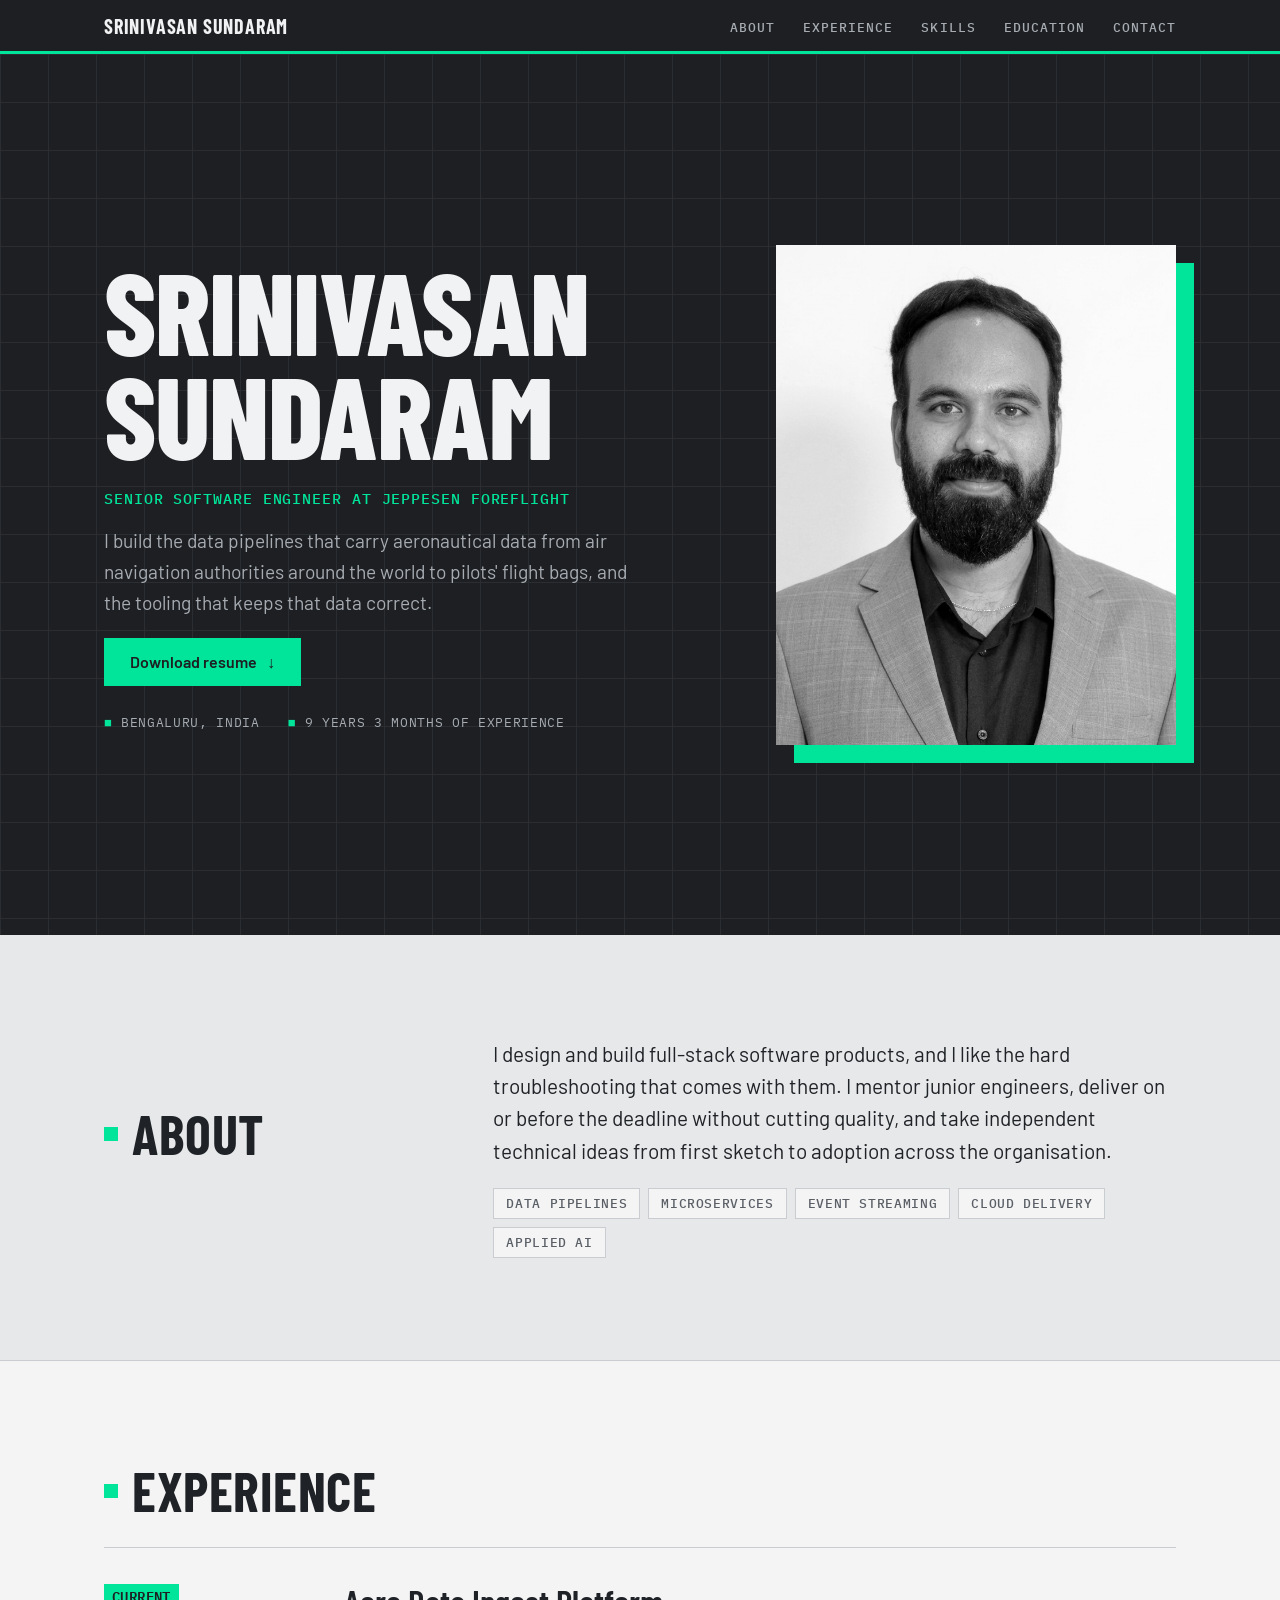
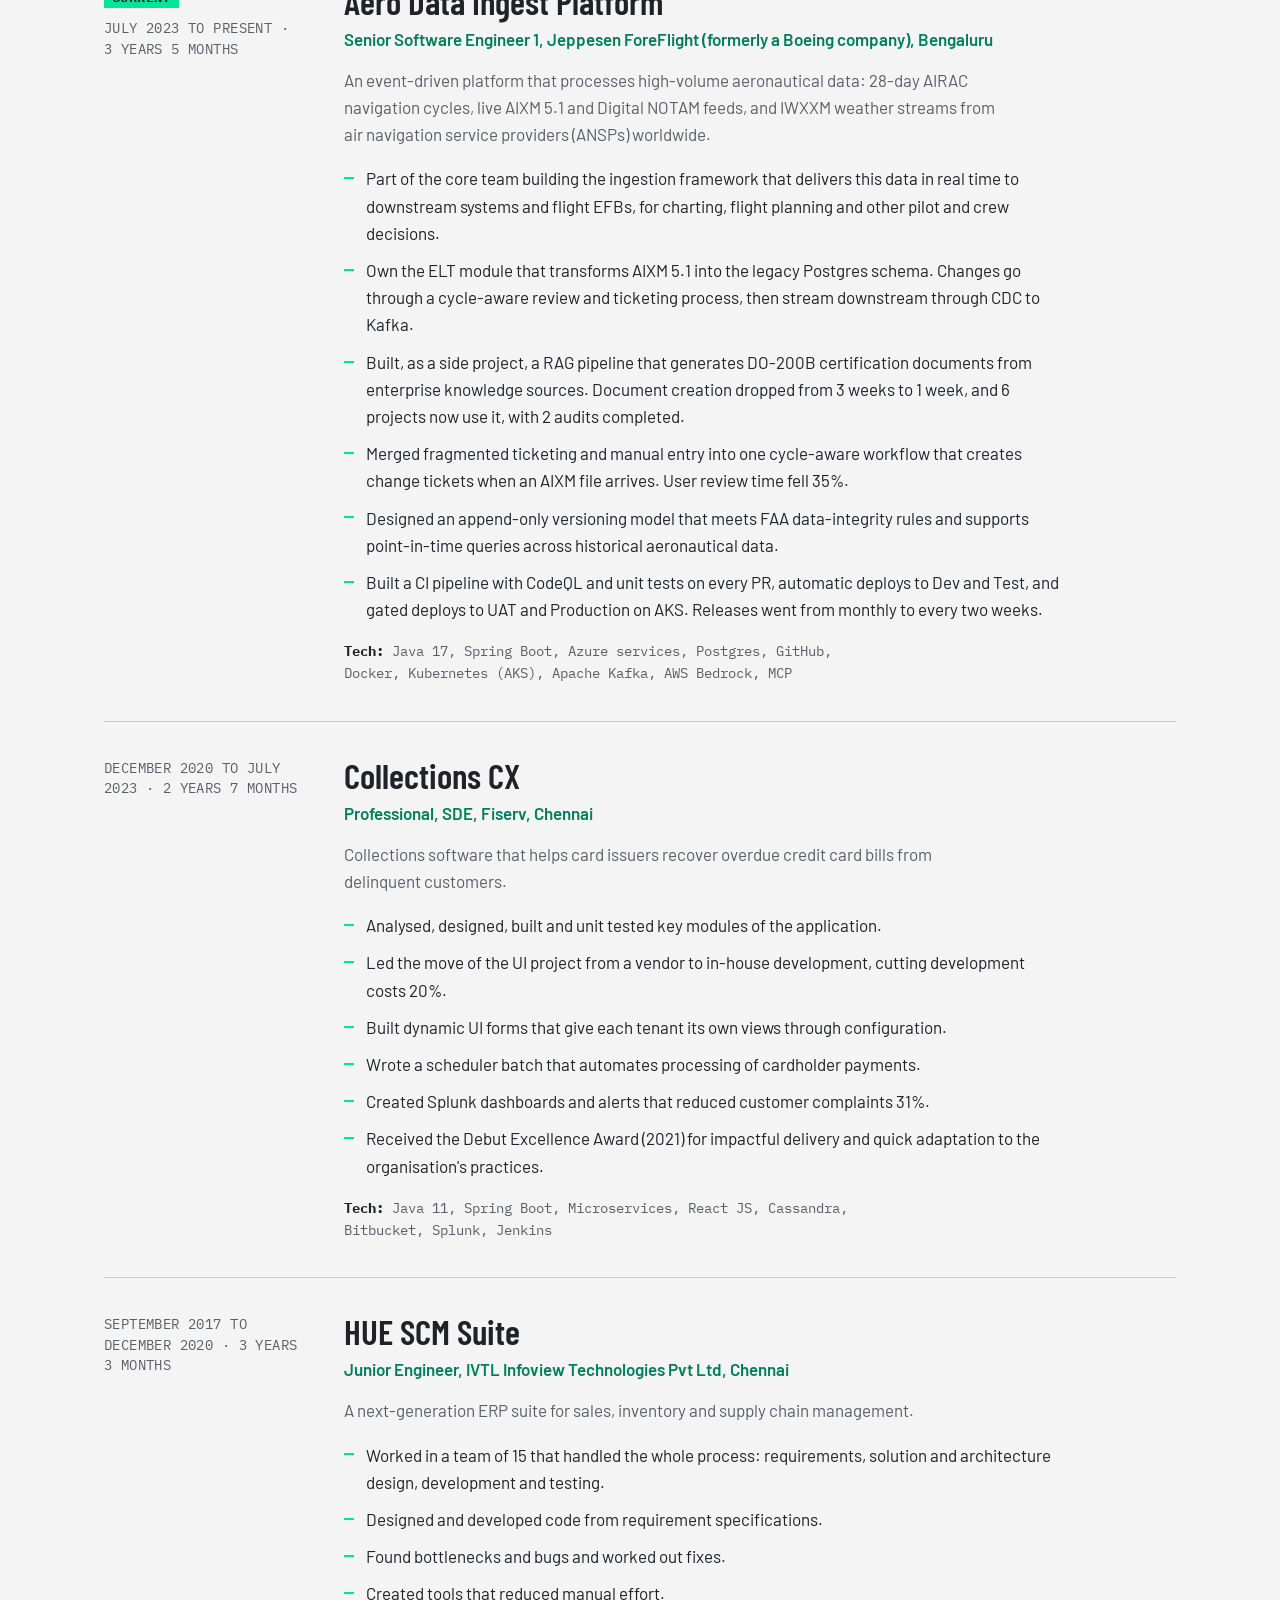
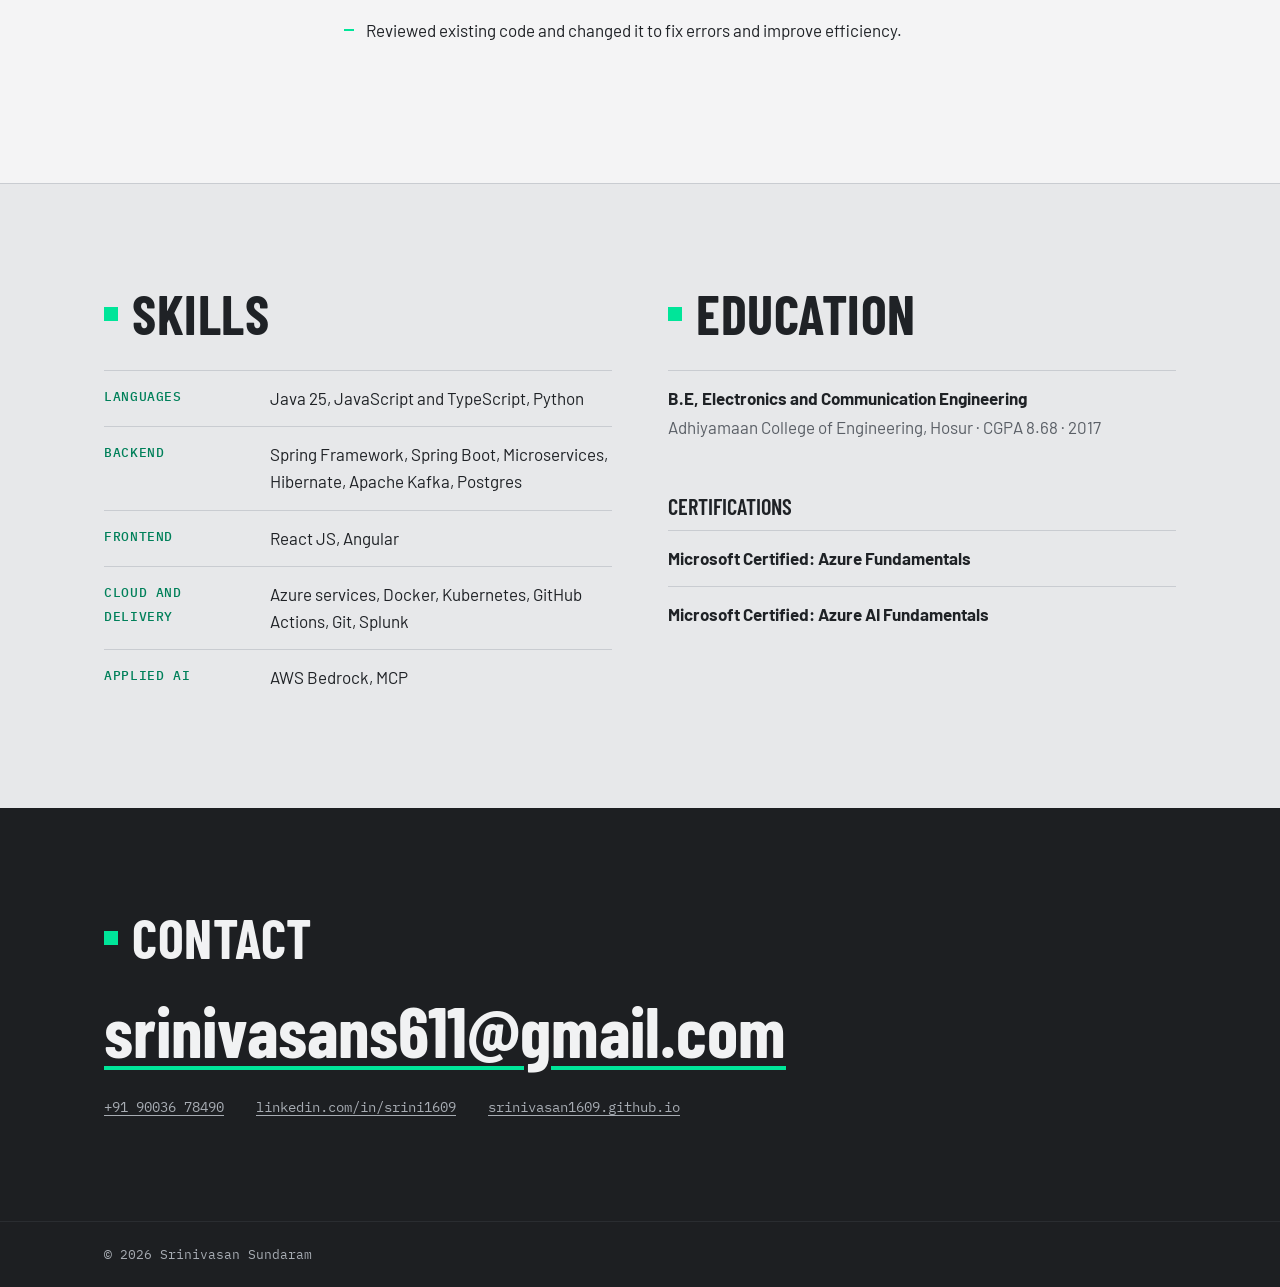
==== designs/graphite-green.html @ 68e68995 "Switch the graphite design accent from orange to mint green Renames the variant to graphite-green an" ====
<!DOCTYPE html>
<html lang="en">
<head>
<meta charset="utf-8">
<meta name="viewport" content="width=device-width, initial-scale=1">
<title>Srinivasan Sundaram | Graphite and Green design</title>
<meta name="robots" content="noindex">
<meta name="description" content="Srinivasan Sundaram is a Senior Software Engineer at Jeppesen ForeFlight in Bengaluru, building aeronautical data pipelines in Java, Spring Boot, Kafka and Azure.">
<meta name="keywords" content="Java, Spring Boot, Kafka, Azure, Kubernetes, AIXM, aeronautical data, software engineer">
<meta name="author" content="Srinivasan Sundaram">
<link rel="icon" type="image/png" href="../images/main-logo.png">
<link rel="preconnect" href="https://fonts.googleapis.com">
<link rel="preconnect" href="https://fonts.gstatic.com" crossorigin>
<link href="https://fonts.googleapis.com/css2?family=Barlow+Condensed:wght@500;600;700;800&family=Barlow:wght@400;500;600&family=IBM+Plex+Mono:wght@400;500;600&display=swap" rel="stylesheet">
<link href="../css/designs/graphite-green.css" rel="stylesheet">
</head>
<body>

<header class="nav">
  <div class="wrap">
    <a class="mark" href="#top">Srinivasan Sundaram</a>
    <nav aria-label="Primary">
      <ul>
        <li><a href="#about">About</a></li>
        <li><a href="#experience">Experience</a></li>
        <li><a href="#skills">Skills</a></li>
        <li><a href="#education">Education</a></li>
        <li><a href="#contact">Contact</a></li>
      </ul>
    </nav>
  </div>
</header>

<main id="top">

<section class="hero">
  <div class="wrap">
    <div class="copy">
      <h1>Srinivasan Sundaram</h1>
      <p class="role">Senior Software Engineer at Jeppesen ForeFlight</p>
      <p class="pitch">I build the data pipelines that carry aeronautical data from air navigation authorities around the world to pilots' flight bags, and the tooling that keeps that data correct.</p>
      <a class="btn" href="https://drive.google.com/uc?export=download&amp;id=1tt1ilo6rXIN_RvAUMJY820A0bEhUsZw3">Download resume</a>
      <div class="meta">
        <span>Bengaluru, India</span>
        <span id="total-exp">9+ years of experience</span>
      </div>
    </div>

  </div>
  <div class="bg" role="img" aria-label="Portrait of Srinivasan Sundaram"></div>
</section>

<section class="about" id="about">
  <div class="wrap">
    <h2>About</h2>
    <div>
      <p>I design and build full-stack software products, and I like the hard troubleshooting that comes with them. I mentor junior engineers, deliver on or before the deadline without cutting quality, and take independent technical ideas from first sketch to adoption across the organisation.</p>
      <ul class="tags" aria-label="Focus areas">
        <li>Data pipelines</li>
        <li>Microservices</li>
        <li>Event streaming</li>
        <li>Cloud delivery</li>
        <li>Applied AI</li>
      </ul>
    </div>
  </div>
</section>

<section id="experience">
  <div class="wrap">
    <h2>Experience</h2>

    <div class="line">

      <article class="stop lead now">
        <p class="when">July 2023 to present · <span data-since="2023-07">3 years</span></p>
        <h3>Aero Data Ingest Platform</h3>
        <p class="org">Senior Software Engineer 1, Jeppesen ForeFlight (formerly a Boeing company), Bengaluru</p>
        <p class="blurb">An event-driven platform that processes high-volume aeronautical data: 28-day AIRAC navigation cycles, live AIXM 5.1 and Digital NOTAM feeds, and IWXXM weather streams from air navigation service providers (ANSPs) worldwide.</p>
        <ul class="points">
          <li>Part of the core team building the ingestion framework that delivers this data in real time to downstream systems and flight EFBs, for charting, flight planning and other pilot and crew decisions.</li>
          <li>Own the ELT module that transforms AIXM 5.1 into the legacy Postgres schema. Changes go through a cycle-aware review and ticketing process, then stream downstream through CDC to Kafka.</li>
          <li>Built, as a side project, a RAG pipeline that generates DO-200B certification documents from enterprise knowledge sources. Document creation dropped from 3 weeks to 1 week, and 6 projects now use it, with 2 audits completed.</li>
          <li>Merged fragmented ticketing and manual entry into one cycle-aware workflow that creates change tickets when an AIXM file arrives. User review time fell 35%.</li>
          <li>Designed an append-only versioning model that meets FAA data-integrity rules and supports point-in-time queries across historical aeronautical data.</li>
          <li>Built a CI pipeline with CodeQL and unit tests on every PR, automatic deploys to Dev and Test, and gated deploys to UAT and Production on AKS. Releases went from monthly to every two weeks.</li>
        </ul>
        <p class="stack"><b>Tech:</b> Java 17, Spring Boot, Azure services, Postgres, GitHub, Docker, Kubernetes (AKS), Apache Kafka, AWS Bedrock, MCP</p>
      </article>

      <article class="stop">
        <p class="when">December 2020 to July 2023 · 2 years 7 months</p>
        <h3>Collections CX</h3>
        <p class="org">Professional, SDE, Fiserv, Chennai</p>
        <p class="blurb">Collections software that helps card issuers recover overdue credit card bills from delinquent customers.</p>
        <ul class="points">
          <li>Analysed, designed, built and unit tested key modules of the application.</li>
          <li>Led the move of the UI project from a vendor to in-house development, cutting development costs 20%.</li>
          <li>Built dynamic UI forms that give each tenant its own views through configuration.</li>
          <li>Wrote a scheduler batch that automates processing of cardholder payments.</li>
          <li>Created Splunk dashboards and alerts that reduced customer complaints 31%.</li>
          <li>Received the Debut Excellence Award (2021) for impactful delivery and quick adaptation to the organisation's practices.</li>
        </ul>
        <p class="stack"><b>Tech:</b> Java 11, Spring Boot, Microservices, React JS, Cassandra, Bitbucket, Splunk, Jenkins</p>
      </article>

      <article class="stop">
        <p class="when">September 2017 to December 2020 · 3 years 3 months</p>
        <h3>HUE SCM Suite</h3>
        <p class="org">Junior Engineer, IVTL Infoview Technologies Pvt Ltd, Chennai</p>
        <p class="blurb">A next-generation ERP suite for sales, inventory and supply chain management.</p>
        <ul class="points">
          <li>Worked in a team of 15 that handled the whole process: requirements, solution and architecture design, development and testing.</li>
          <li>Designed and developed code from requirement specifications.</li>
          <li>Found bottlenecks and bugs and worked out fixes.</li>
          <li>Created tools that reduced manual effort.</li>
          <li>Reviewed existing code and changed it to fix errors and improve efficiency.</li>
        </ul>
      </article>

    </div>
  </div>
</section>

<section id="skills" style="padding-top:0">
  <div class="wrap two">
    <div class="skills">
      <h2>Skills</h2>
      <dl>
        <div><dt>Languages</dt><dd>Java 25, JavaScript and TypeScript, Python</dd></div>
        <div><dt>Backend</dt><dd>Spring Framework, Spring Boot, Microservices, Hibernate, Apache Kafka, Postgres</dd></div>
        <div><dt>Frontend</dt><dd>React JS, Angular</dd></div>
        <div><dt>Cloud and delivery</dt><dd>Azure services, Docker, Kubernetes, GitHub Actions, Git, Splunk</dd></div>
        <div><dt>Applied AI</dt><dd>AWS Bedrock, MCP</dd></div>
      </dl>
    </div>

    <div class="edu" id="education">
      <h2>Education</h2>
      <div class="item">
        <b>B.E, Electronics and Communication Engineering</b>
        <span>Adhiyamaan College of Engineering, Hosur · CGPA 8.68 · 2017</span>
      </div>
      <h3 style="margin:40px 0 12px">Certifications</h3>
      <div class="item"><b>Microsoft Certified: Azure Fundamentals</b></div>
      <div class="item"><b>Microsoft Certified: Azure AI Fundamentals</b></div>
    </div>
  </div>
</section>

<section class="contact" id="contact">
  <div class="wrap">
    <h2>Contact</h2>
    <p class="big"><a href="mailto:srinivasans611@gmail.com">srinivasans611@gmail.com</a></p>
    <ul>
      <li><a href="tel:+919003678490">+91 90036 78490</a></li>
      <li><a href="https://www.linkedin.com/in/srini1609">linkedin.com/in/srini1609</a></li>
      <li><a href="https://srinivasan1609.github.io">srinivasan1609.github.io</a></li>
    </ul>
  </div>
</section>

</main>

<footer>
  <div class="wrap">&copy; <span id="yr">2026</span> Srinivasan Sundaram</div>
</footer>

<script>
(function () {
  var now = new Date();

  function span(from) {
    var m = (now.getFullYear() - from[0]) * 12 + (now.getMonth() + 1 - from[1]);
    var y = Math.floor(m / 12), mo = m % 12, out = [];
    if (y) out.push(y + (y === 1 ? " year" : " years"));
    if (mo) out.push(mo + (mo === 1 ? " month" : " months"));
    return out.join(" ") || "1 month";
  }
  document.getElementById("total-exp").textContent = span([2017, 9]) + " of experience";
  var s = document.querySelector("[data-since]");
  if (s) s.textContent = span(s.getAttribute("data-since").split("-").map(Number));
  document.getElementById("yr").textContent = now.getFullYear();
})();
</script>
</body>
</html>
---- css/designs/graphite-green.css ----
/* Layout: graphite hero (Neon-style mint green accent) with framed portrait; experience as a two-column log (mono dates left, detail right). */
:root {
  --ground: #e7e8ea;
  --surface: #f4f4f5;
  --ink: #1f2226;
  --muted: #5a5f66;
  --rule: #c9ccd1;
  --green: #00e599;
  --green-text: #00805a;
  --hero: #1d1f22;
  --hero-2: #2a2d31;
  --hero-ink: #f1f2f3;
  --hero-muted: #a7acb3;
  --gutter: clamp(16px, 5vw, 64px);
  --display: "Barlow Condensed", "Arial Narrow", sans-serif;
  --body: "Barlow", "Segoe UI", sans-serif;
  --mono: "IBM Plex Mono", ui-monospace, Menlo, monospace;
}
@media (prefers-color-scheme: dark) {
  :root:not([data-theme="light"]) {
    --ground: #17191b; --surface: #202326; --ink: #e9eaec; --muted: #9da2a9;
    --rule: #33373c; --green-text: #34f0aa; --hero: #0f1012; --hero-2: #1b1d20; color-scheme: dark;
  }
}
:root[data-theme="dark"] {
  --ground: #17191b; --surface: #202326; --ink: #e9eaec; --muted: #9da2a9;
  --rule: #33373c; --green-text: #34f0aa; --hero: #0f1012; --hero-2: #1b1d20; color-scheme: dark;
}

*, *::before, *::after { box-sizing: border-box; }
html { scroll-behavior: smooth; scroll-padding-top: 64px; }
body { margin: 0; background: var(--ground); color: var(--ink); font: 400 1.0625rem/1.6 var(--body); -webkit-font-smoothing: antialiased; }
a { color: var(--green-text); text-underline-offset: 3px; }
a:hover { color: var(--ink); }
:focus-visible { outline: 3px solid var(--green); outline-offset: 3px; }
h1, h2, h3 { font-family: var(--display); margin: 0; line-height: 1.02; text-wrap: balance; }
h2 { font-size: clamp(2.2rem, 5vw, 3.4rem); font-weight: 700; text-transform: uppercase; letter-spacing: 0.01em; margin-bottom: 1.75rem; display: flex; align-items: center; gap: 14px; }
h2::before { content: ""; width: 14px; height: 14px; background: var(--green); flex: none; }
h3 { font-size: 1.7rem; font-weight: 600; }
p { margin: 0 0 1em; max-width: 66ch; }
ul { margin: 0; padding: 0; list-style: none; }
.wrap { padding-inline: var(--gutter); max-width: 1200px; margin-inline: auto; }
section { padding-block: clamp(56px, 8vw, 110px); }

.nav { position: sticky; top: env(safe-area-inset-top, 0px); z-index: 10; background: var(--hero); color: var(--hero-ink); border-bottom: 3px solid var(--green); }
.nav .wrap { display: flex; justify-content: space-between; align-items: center; gap: 12px 24px; flex-wrap: wrap; padding-block: 12px; }
.nav .mark { font: 700 1.25rem var(--display); text-transform: uppercase; letter-spacing: 0.04em; color: var(--hero-ink); text-decoration: none; }
.nav ul { display: flex; gap: clamp(12px, 2.4vw, 28px); flex-wrap: wrap; }
.nav ul a { font: 500 0.8rem var(--mono); text-transform: uppercase; letter-spacing: 0.08em; color: var(--hero-muted); text-decoration: none; }
.nav ul a:hover { color: var(--green); }

.hero { position: relative; background: var(--hero); color: var(--hero-ink); overflow: hidden;
  background-image: linear-gradient(var(--hero-2) 1px, transparent 1px), linear-gradient(90deg, var(--hero-2) 1px, transparent 1px);
  background-size: 48px 48px; }
.hero .wrap { display: grid; grid-template-columns: minmax(0, 1.25fr) minmax(0, 1fr); gap: clamp(32px, 6vw, 80px); align-items: center; padding-block: clamp(56px, 8vw, 110px); }
.hero .copy { min-width: 0; }
.hero h1 { font-size: clamp(3.4rem, 9vw, 7.2rem); font-weight: 800; text-transform: uppercase; letter-spacing: -0.01em; line-height: 0.9; }
.hero .role { font: 500 0.95rem var(--mono); color: var(--green); text-transform: uppercase; letter-spacing: 0.06em; margin: 22px 0 18px; }
.hero .pitch { font-size: 1.2rem; color: var(--hero-muted); }
.btn { display: inline-flex; align-items: center; gap: 10px; background: var(--green); color: #1d1f22; padding: 14px 26px; font: 600 1rem var(--body); text-decoration: none; transition: transform 0.2s, background 0.2s; }
.btn::after { content: "\2193"; }
.btn:hover { background: #4dffbd; color: #1d1f22; transform: translateY(-2px); }
.hero .meta { margin-top: 28px; display: flex; flex-wrap: wrap; gap: 8px 28px; font: 400 0.82rem var(--mono); color: var(--hero-muted); text-transform: uppercase; letter-spacing: 0.05em; }
.hero .meta span::before { content: "\25A0  "; color: var(--green); }
.hero .bg { position: absolute; right: max(var(--gutter), calc((100% - 1200px) / 2 + var(--gutter))); top: 50%; transform: translateY(-50%); width: min(34%, 400px); aspect-ratio: 4 / 5; max-width: 100%;
  background: url(../../images/profile.jpg) 50% 20% / cover; filter: grayscale(1) contrast(1.08) drop-shadow(18px 18px 0 var(--green)); }
@media (max-width: 860px) {
  .hero .wrap { grid-template-columns: 1fr; }
  .hero .bg { position: relative; right: auto; top: auto; transform: none; width: auto; margin: 0 calc(var(--gutter) + 18px) 56px var(--gutter); max-width: 360px; }
}

.about .wrap { display: grid; grid-template-columns: minmax(0, 1fr) minmax(0, 2fr); gap: 24px 48px; }
.about p { font-size: 1.3rem; line-height: 1.55; }
.about .tags { display: flex; flex-wrap: wrap; gap: 8px; margin-top: 8px; }
.about .tags li { font: 500 0.8rem var(--mono); text-transform: uppercase; letter-spacing: 0.05em; padding: 6px 12px; border: 1px solid var(--rule); background: var(--surface); color: var(--muted); }
@media (max-width: 760px) { .about .wrap { grid-template-columns: 1fr; } }

#experience { background: var(--surface); border-block: 1px solid var(--rule); }
.line { display: grid; gap: 0; }
.stop { display: grid; grid-template-columns: 200px minmax(0, 1fr); column-gap: 40px; padding-block: 36px; border-top: 1px solid var(--rule); }
.stop > * { grid-column: 2; min-width: 0; }
.stop .when { grid-column: 1; grid-row: 1 / span 6; font: 400 0.85rem/1.5 var(--mono); color: var(--muted); text-transform: uppercase; letter-spacing: 0.03em; }
.stop.now .when::before { content: "Current"; display: inline-block; background: var(--green); color: #1d1f22; font-weight: 600; padding: 2px 8px; margin-bottom: 10px; }
.stop.now .when { display: flex; flex-direction: column; align-items: flex-start; }
.stop h3 { font-size: clamp(1.7rem, 3vw, 2.2rem); }
.stop .org { font-weight: 600; color: var(--green-text); margin: 6px 0 14px; }
.stop .blurb { color: var(--muted); }
.stop ul.points { display: grid; gap: 10px; max-width: 72ch; }
.stop ul.points li { position: relative; padding-left: 22px; }
.stop ul.points li::before { content: ""; position: absolute; left: 0; top: 0.7em; width: 10px; height: 2px; background: var(--green); }
.stop .stack { font: 400 0.85rem/1.6 var(--mono); color: var(--muted); margin: 18px 0 0; }
.stop .stack b { color: var(--ink); }
@media (max-width: 760px) { .stop { grid-template-columns: 1fr; } .stop > *, .stop .when { grid-column: 1; grid-row: auto; } }

#skills { padding-top: clamp(56px, 8vw, 110px) !important; }
.two { display: grid; grid-template-columns: repeat(auto-fit, minmax(min(100%, 340px), 1fr)); gap: 56px; }
.skills dl { margin: 0; display: grid; gap: 0; }
.skills dl div { display: grid; grid-template-columns: 150px minmax(0, 1fr); gap: 16px; padding-block: 14px; border-top: 1px solid var(--rule); }
.skills dt { font: 500 0.8rem/1.9 var(--mono); text-transform: uppercase; letter-spacing: 0.05em; color: var(--green-text); }
.skills dd { margin: 0; }
.edu .item { padding-block: 14px; border-top: 1px solid var(--rule); display: grid; gap: 2px; }
.edu .item span { color: var(--muted); }
.edu h3 { font-size: 1.4rem; text-transform: uppercase; }

.contact { background: var(--hero); color: var(--hero-ink); }
.contact h2 { color: var(--hero-ink); }
.contact .big { font: 700 clamp(1.8rem, 6vw, 4.4rem)/1.05 var(--display); margin-bottom: 28px; overflow-wrap: anywhere; }
.contact .big a { color: var(--hero-ink); text-decoration-color: var(--green); text-decoration-thickness: 4px; text-underline-offset: 8px; }
.contact .big a:hover { color: var(--green); }
.contact ul { display: flex; flex-wrap: wrap; gap: 12px 32px; font-family: var(--mono); font-size: 0.9rem; }
.contact ul a { color: var(--hero-muted); }
.contact ul a:hover { color: var(--green); }
footer { background: var(--hero); color: var(--hero-muted); font: 400 0.8rem var(--mono); border-top: 1px solid var(--hero-2); }
footer .wrap { padding-block: 24px; }
@media (prefers-reduced-motion: reduce) { * { transition: none !important; scroll-behavior: auto !important; } }
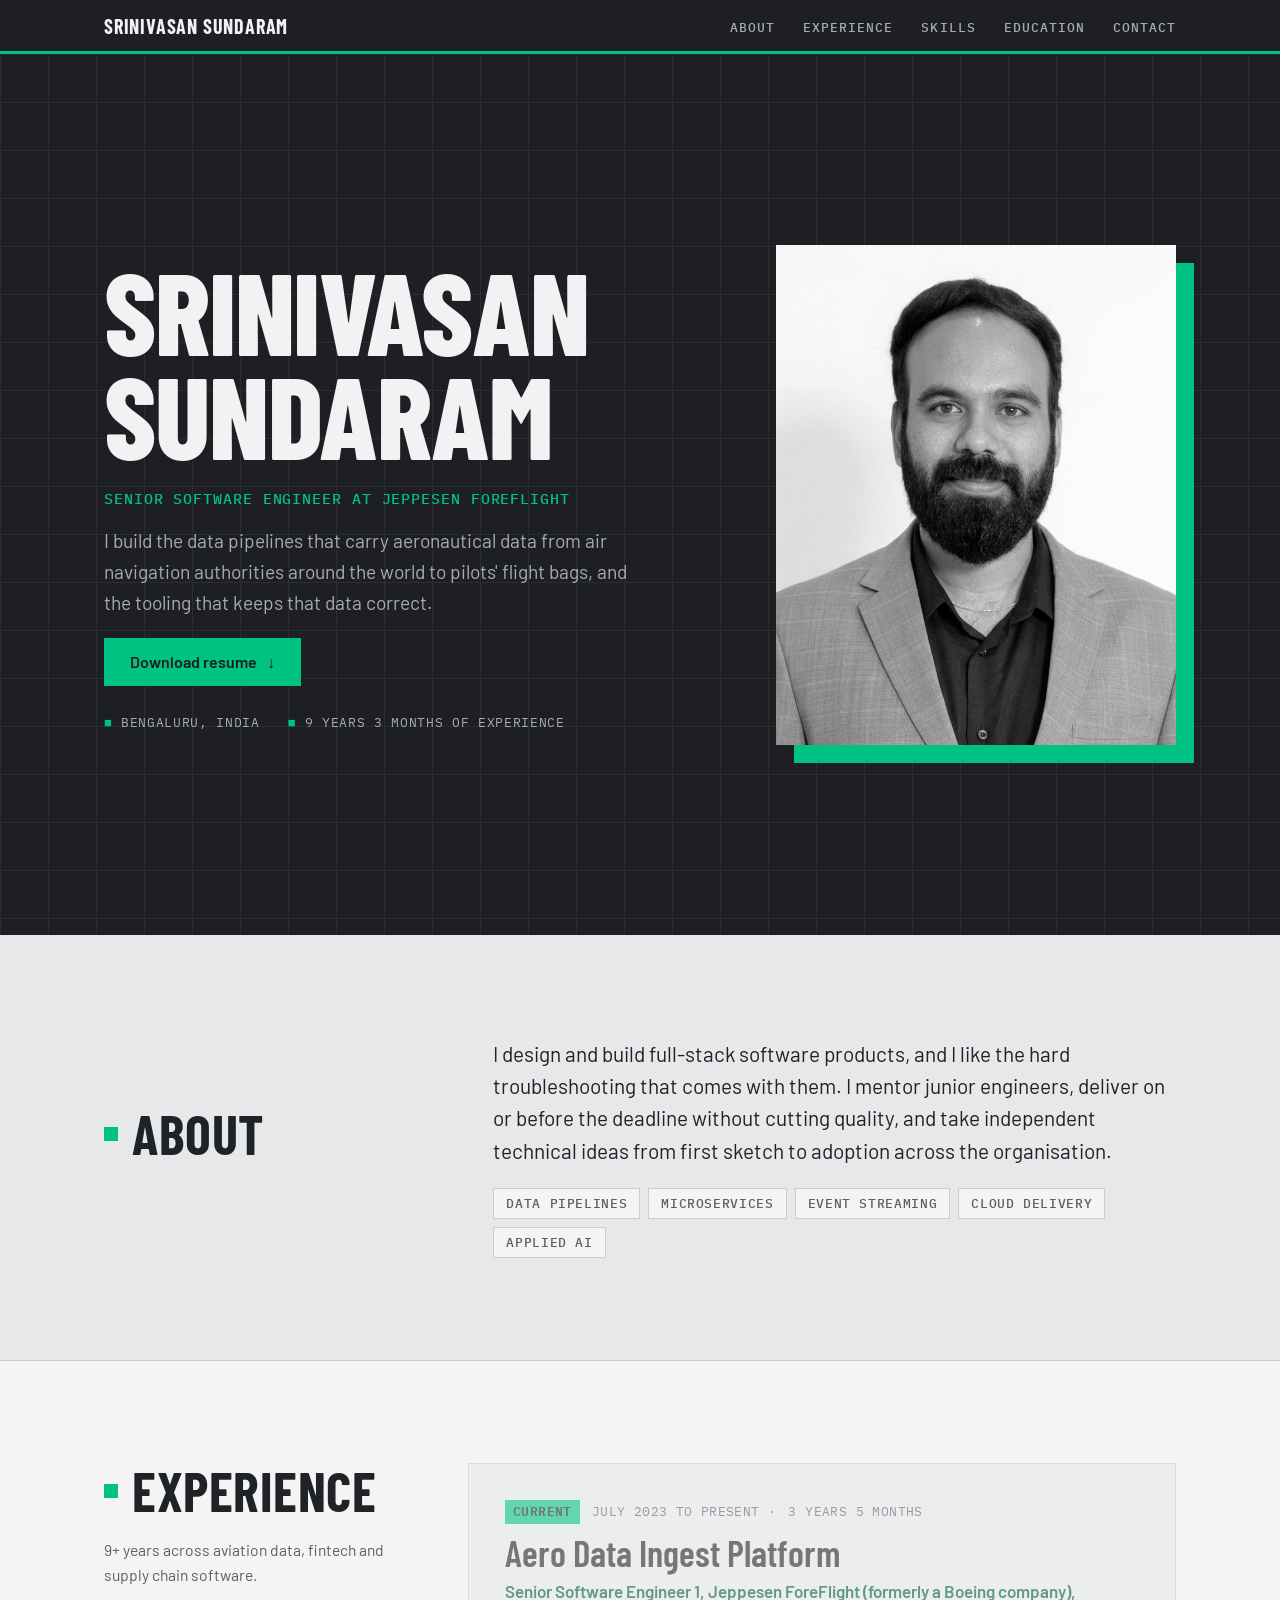
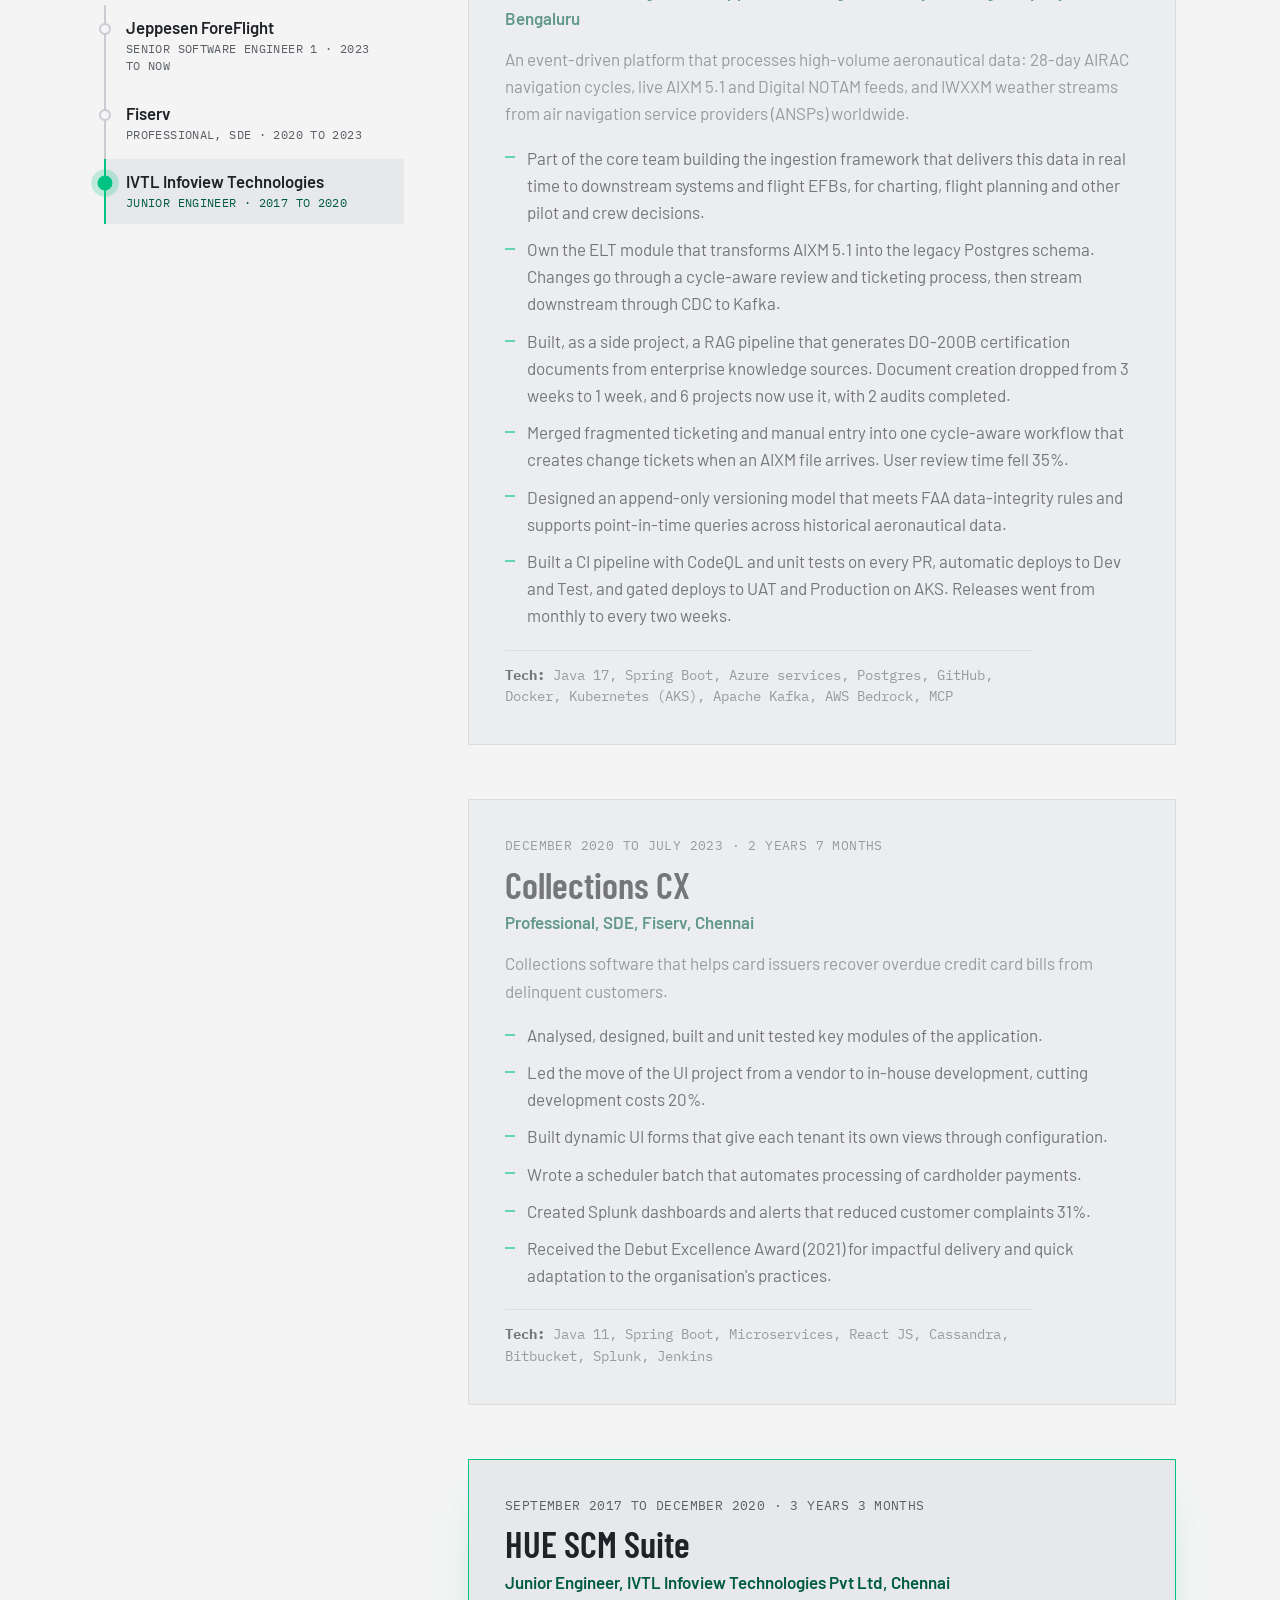
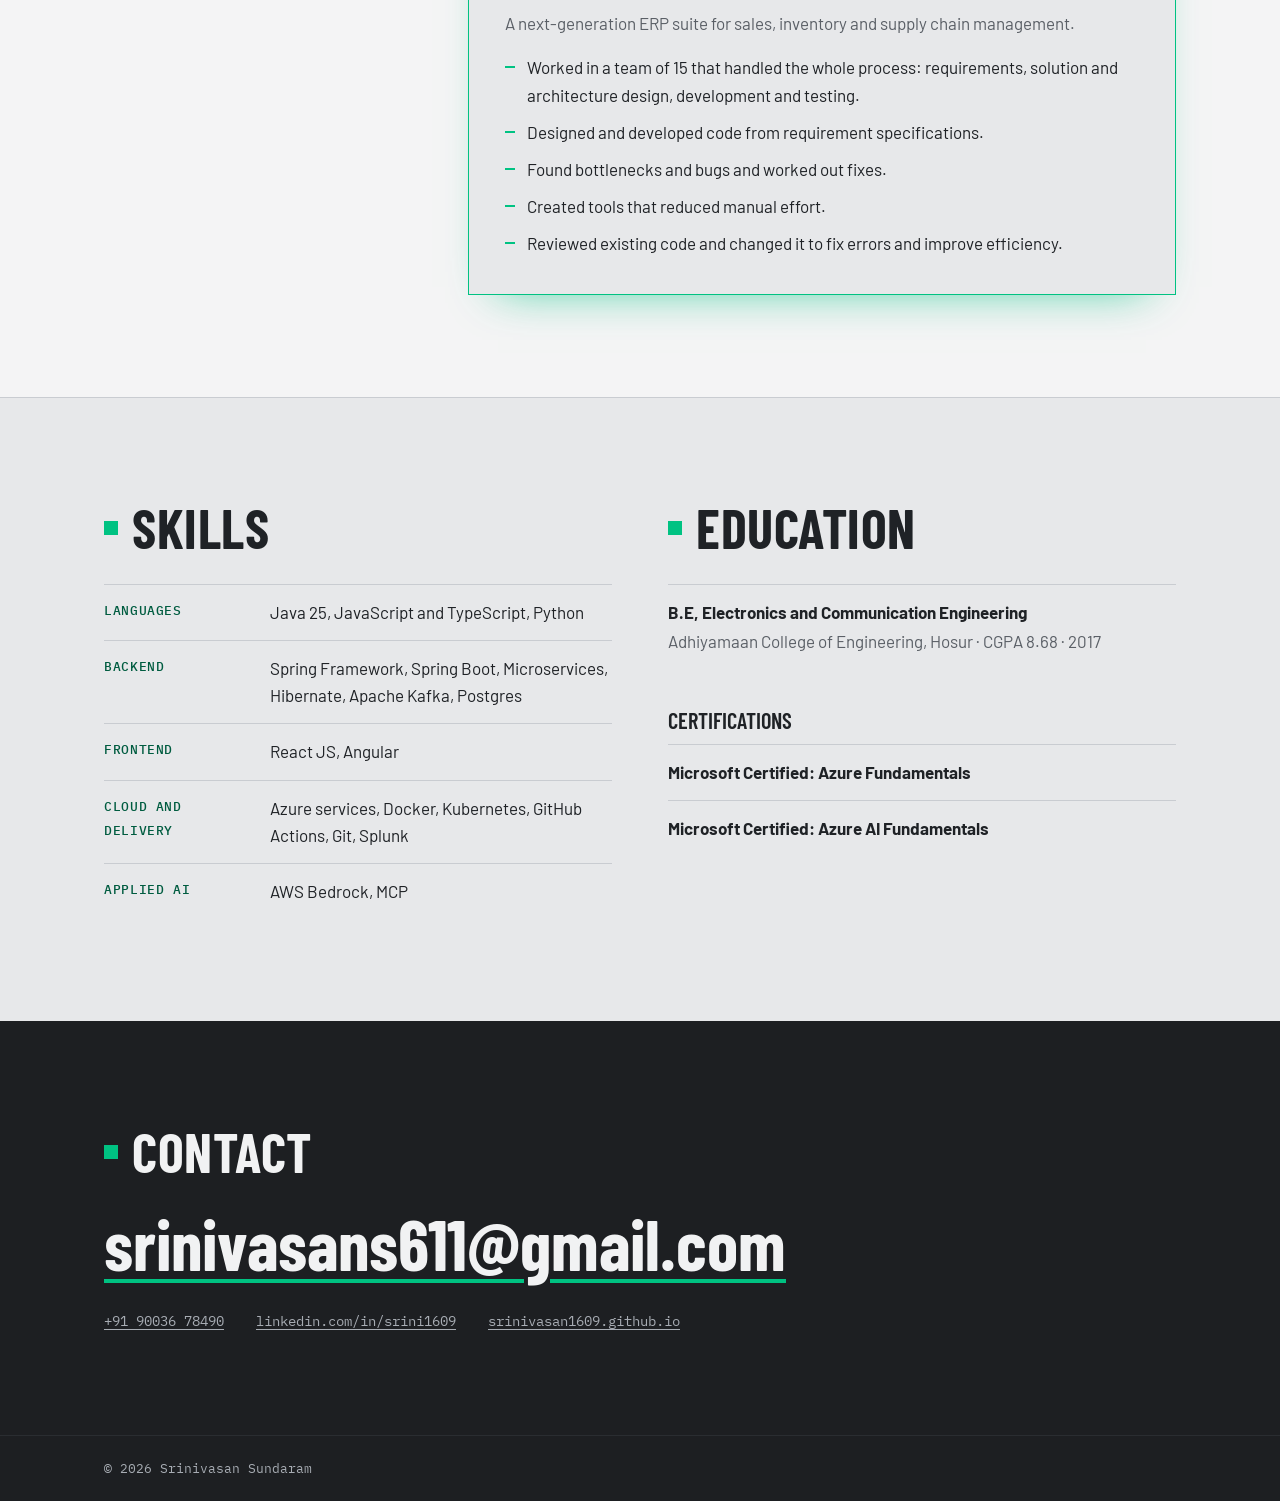
==== commit af02b263: "Graphite green: interactive experience with role list and full role cards A pinned role list sits be" ====
--- a/designs/graphite-green.html
+++ b/designs/graphite-green.html
@@ -68,11 +68,20 @@
 
 <section id="experience">
   <div class="wrap">
-    <h2>Experience</h2>
+    <div class="exp">
+    <aside class="exp-nav">
+      <h2>Experience</h2>
+      <p class="exp-sum"><span id="exp-total">9+ years</span> across aviation data, fintech and supply chain software.</p>
+      <ol class="roles" aria-label="Roles">
+        <li><a href="#role-jeppesen" data-role="role-jeppesen"><b>Jeppesen ForeFlight</b><span>Senior Software Engineer 1 · 2023 to now</span></a></li>
+        <li><a href="#role-fiserv" data-role="role-fiserv"><b>Fiserv</b><span>Professional, SDE · 2020 to 2023</span></a></li>
+        <li><a href="#role-ivtl" data-role="role-ivtl"><b>IVTL Infoview Technologies</b><span>Junior Engineer · 2017 to 2020</span></a></li>
+      </ol>
+    </aside>
 
     <div class="line">
 
-      <article class="stop lead now">
+      <article class="stop lead now" id="role-jeppesen">
         <p class="when">July 2023 to present · <span data-since="2023-07">3 years</span></p>
         <h3>Aero Data Ingest Platform</h3>
         <p class="org">Senior Software Engineer 1, Jeppesen ForeFlight (formerly a Boeing company), Bengaluru</p>
@@ -88,7 +97,7 @@
         <p class="stack"><b>Tech:</b> Java 17, Spring Boot, Azure services, Postgres, GitHub, Docker, Kubernetes (AKS), Apache Kafka, AWS Bedrock, MCP</p>
       </article>
 
-      <article class="stop">
+      <article class="stop" id="role-fiserv">
         <p class="when">December 2020 to July 2023 · 2 years 7 months</p>
         <h3>Collections CX</h3>
         <p class="org">Professional, SDE, Fiserv, Chennai</p>
@@ -104,7 +113,7 @@
         <p class="stack"><b>Tech:</b> Java 11, Spring Boot, Microservices, React JS, Cassandra, Bitbucket, Splunk, Jenkins</p>
       </article>
 
-      <article class="stop">
+      <article class="stop" id="role-ivtl">
         <p class="when">September 2017 to December 2020 · 3 years 3 months</p>
         <h3>HUE SCM Suite</h3>
         <p class="org">Junior Engineer, IVTL Infoview Technologies Pvt Ltd, Chennai</p>
@@ -119,6 +128,7 @@
       </article>
 
     </div>
+    </div>
   </div>
 </section>
 
@@ -181,6 +191,44 @@
   var s = document.querySelector("[data-since]");
   if (s) s.textContent = span(s.getAttribute("data-since").split("-").map(Number));
   document.getElementById("yr").textContent = now.getFullYear();
+  var tot = document.getElementById("exp-total");
+  if (tot) tot.textContent = span([2017, 9]).split(" ")[0] + "+ years";
+
+  /* experience: highlight the role being read, jump on click */
+  var links = [].slice.call(document.querySelectorAll(".roles a"));
+  var cards = links.map(function (a) { return document.getElementById(a.getAttribute("data-role")); });
+  var reduce = window.matchMedia("(prefers-reduced-motion: reduce)").matches;
+  function setActive(id) {
+    links.forEach(function (a, i) {
+      var on = a.getAttribute("data-role") === id;
+      if (on) a.setAttribute("aria-current", "true"); else a.removeAttribute("aria-current");
+      cards[i].classList.toggle("is-active", on);
+      if (on && a.parentNode.parentNode.scrollWidth > a.parentNode.parentNode.clientWidth) {
+        a.parentNode.parentNode.scrollTo({ left: a.parentNode.offsetLeft - 16, behavior: reduce ? "auto" : "smooth" });
+      }
+    });
+  }
+  links.forEach(function (a) {
+    a.addEventListener("click", function (e) {
+      e.preventDefault();
+      var el = document.getElementById(a.getAttribute("data-role"));
+      el.scrollIntoView({ behavior: reduce ? "auto" : "smooth", block: "start" });
+      setActive(el.id);
+    });
+  });
+  setActive("role-jeppesen");
+  if ("IntersectionObserver" in window) {
+    var io = new IntersectionObserver(function (es) {
+      es.forEach(function (e) { if (e.isIntersecting) setActive(e.target.id); });
+    }, { rootMargin: "-40% 0px -55% 0px" });
+    cards.forEach(function (c) { io.observe(c); });
+    if (!reduce) {
+      var ro = new IntersectionObserver(function (es, o) {
+        es.forEach(function (e) { if (e.isIntersecting) { e.target.classList.add("rise"); o.unobserve(e.target); } });
+      }, { rootMargin: "0px 0px -10% 0px" });
+      cards.forEach(function (c) { if (c.getBoundingClientRect().top > window.innerHeight) ro.observe(c); });
+    }
+  }
 })();
 </script>
 </body>
--- a/css/designs/graphite-green.css
+++ b/css/designs/graphite-green.css
@@ -1,12 +1,12 @@
-/* Layout: graphite hero (Neon-style mint green accent) with framed portrait; experience as a two-column log (mono dates left, detail right). */
+/* Layout: graphite hero (green 600 accent) with framed portrait; experience as a two-column log (mono dates left, detail right). */
 :root {
   --ground: #e7e8ea;
   --surface: #f4f4f5;
   --ink: #1f2226;
   --muted: #5a5f66;
   --rule: #c9ccd1;
-  --green: #00e599;
-  --green-text: #00805a;
+  --green: #00c282;
+  --green-text: #005c40;
   --hero: #1d1f22;
   --hero-2: #2a2d31;
   --hero-ink: #f1f2f3;
@@ -19,12 +19,12 @@
 @media (prefers-color-scheme: dark) {
   :root:not([data-theme="light"]) {
     --ground: #17191b; --surface: #202326; --ink: #e9eaec; --muted: #9da2a9;
-    --rule: #33373c; --green-text: #34f0aa; --hero: #0f1012; --hero-2: #1b1d20; color-scheme: dark;
+    --rule: #33373c; --green-text: #00c282; --hero: #0f1012; --hero-2: #1b1d20; color-scheme: dark;
   }
 }
 :root[data-theme="dark"] {
   --ground: #17191b; --surface: #202326; --ink: #e9eaec; --muted: #9da2a9;
-  --rule: #33373c; --green-text: #34f0aa; --hero: #0f1012; --hero-2: #1b1d20; color-scheme: dark;
+  --rule: #33373c; --green-text: #00c282; --hero: #0f1012; --hero-2: #1b1d20; color-scheme: dark;
 }
 
 *, *::before, *::after { box-sizing: border-box; }
@@ -59,7 +59,7 @@
 .hero .pitch { font-size: 1.2rem; color: var(--hero-muted); }
 .btn { display: inline-flex; align-items: center; gap: 10px; background: var(--green); color: #1d1f22; padding: 14px 26px; font: 600 1rem var(--body); text-decoration: none; transition: transform 0.2s, background 0.2s; }
 .btn::after { content: "\2193"; }
-.btn:hover { background: #4dffbd; color: #1d1f22; transform: translateY(-2px); }
+.btn:hover { background: #00e599; color: #1d1f22; transform: translateY(-2px); }
 .hero .meta { margin-top: 28px; display: flex; flex-wrap: wrap; gap: 8px 28px; font: 400 0.82rem var(--mono); color: var(--hero-muted); text-transform: uppercase; letter-spacing: 0.05em; }
 .hero .meta span::before { content: "\25A0  "; color: var(--green); }
 .hero .bg { position: absolute; right: max(var(--gutter), calc((100% - 1200px) / 2 + var(--gutter))); top: 50%; transform: translateY(-50%); width: min(34%, 400px); aspect-ratio: 4 / 5; max-width: 100%;
@@ -76,21 +76,50 @@
 @media (max-width: 760px) { .about .wrap { grid-template-columns: 1fr; } }
 
 #experience { background: var(--surface); border-block: 1px solid var(--rule); }
-.line { display: grid; gap: 0; }
-.stop { display: grid; grid-template-columns: 200px minmax(0, 1fr); column-gap: 40px; padding-block: 36px; border-top: 1px solid var(--rule); }
-.stop > * { grid-column: 2; min-width: 0; }
-.stop .when { grid-column: 1; grid-row: 1 / span 6; font: 400 0.85rem/1.5 var(--mono); color: var(--muted); text-transform: uppercase; letter-spacing: 0.03em; }
-.stop.now .when::before { content: "Current"; display: inline-block; background: var(--green); color: #1d1f22; font-weight: 600; padding: 2px 8px; margin-bottom: 10px; }
-.stop.now .when { display: flex; flex-direction: column; align-items: flex-start; }
-.stop h3 { font-size: clamp(1.7rem, 3vw, 2.2rem); }
+.exp { display: grid; grid-template-columns: minmax(0, 300px) minmax(0, 1fr); gap: clamp(24px, 5vw, 64px); align-items: start; }
+.exp-nav { position: sticky; top: calc(84px + env(safe-area-inset-top, 0px)); display: grid; gap: 18px; }
+.exp-nav h2 { margin-bottom: 0; }
+.exp-sum { color: var(--muted); font-size: 0.98rem; margin: 0; }
+.roles { list-style: none; margin: 0; padding: 0; display: grid; gap: 4px; border-left: 2px solid var(--rule); }
+.roles a { display: grid; gap: 2px; padding: 12px 14px 12px 20px; margin-left: -2px; border-left: 2px solid transparent; color: var(--muted); text-decoration: none; position: relative; transition: background .3s, border-color .3s, color .3s; }
+.roles a::before { content: ""; position: absolute; left: -7px; top: 18px; width: 12px; height: 12px; border-radius: 50%; background: var(--surface); border: 2px solid var(--rule); transition: background .3s, border-color .3s, transform .3s; }
+.roles b { font: 600 1.05rem/1.25 var(--body); color: var(--ink); }
+.roles span { font: 400 0.78rem/1.4 var(--mono); text-transform: uppercase; letter-spacing: 0.03em; }
+.roles a:hover { background: var(--ground); }
+.roles a[aria-current="true"] { background: var(--ground); border-left-color: var(--green); color: var(--green-text); }
+.roles a[aria-current="true"]::before { background: var(--green); border-color: var(--green); transform: scale(1.25); box-shadow: 0 0 0 5px color-mix(in srgb, var(--green) 22%, transparent); }
+
+.line { display: grid; gap: clamp(28px, 6vh, 56px); min-width: 0; }
+.stop { scroll-margin-top: 84px; background: var(--ground); border: 1px solid var(--rule); padding: clamp(20px, 3vw, 36px); display: grid; gap: 0; transition: border-color .4s, box-shadow .4s, opacity .4s; opacity: .6; }
+.stop.is-active { opacity: 1; border-color: var(--green); box-shadow: 0 22px 44px -30px color-mix(in srgb, var(--green) 80%, transparent); }
+.stop > * { min-width: 0; }
+.stop .when { font: 400 0.82rem/1.5 var(--mono); color: var(--muted); text-transform: uppercase; letter-spacing: 0.03em; margin-bottom: 10px; display: flex; flex-wrap: wrap; align-items: center; gap: 8px 12px; }
+.stop.now .when::before { content: "Current"; background: var(--green); color: #1d1f22; font-weight: 600; padding: 2px 8px; }
+.stop h3 { font-size: clamp(1.7rem, 3vw, 2.3rem); }
 .stop .org { font-weight: 600; color: var(--green-text); margin: 6px 0 14px; }
 .stop .blurb { color: var(--muted); }
 .stop ul.points { display: grid; gap: 10px; max-width: 72ch; }
 .stop ul.points li { position: relative; padding-left: 22px; }
 .stop ul.points li::before { content: ""; position: absolute; left: 0; top: 0.7em; width: 10px; height: 2px; background: var(--green); }
-.stop .stack { font: 400 0.85rem/1.6 var(--mono); color: var(--muted); margin: 18px 0 0; }
+.stop .stack { font: 400 0.85rem/1.6 var(--mono); color: var(--muted); margin: 20px 0 0; padding-top: 14px; border-top: 1px solid var(--rule); }
 .stop .stack b { color: var(--ink); }
-@media (max-width: 760px) { .stop { grid-template-columns: 1fr; } .stop > *, .stop .when { grid-column: 1; grid-row: auto; } }
+.stop.rise { animation: rise .7s cubic-bezier(.2,.7,.2,1) both; }
+.stop.rise ul.points li { animation: rise .5s cubic-bezier(.2,.7,.2,1) both; }
+.stop.rise ul.points li:nth-child(2) { animation-delay: .06s; } .stop.rise ul.points li:nth-child(3) { animation-delay: .12s; }
+.stop.rise ul.points li:nth-child(4) { animation-delay: .18s; } .stop.rise ul.points li:nth-child(5) { animation-delay: .24s; } .stop.rise ul.points li:nth-child(6) { animation-delay: .3s; }
+@keyframes rise { from { opacity: 0; transform: translateY(24px); } }
+@media (max-width: 860px) {
+  .exp { grid-template-columns: 1fr; }
+  .nav { position: static; }
+  .exp-nav { top: env(safe-area-inset-top, 0px); z-index: 5; background: var(--surface); padding-block: 12px 0; gap: 10px; }
+  .exp-sum { display: none; }
+  .roles { grid-auto-flow: column; grid-auto-columns: max-content; overflow-x: auto; border-left: 0; border-bottom: 1px solid var(--rule); gap: 0; scrollbar-width: none; }
+  .roles a { margin-left: 0; border-left: 0; border-bottom: 3px solid transparent; padding: 8px 14px; }
+  .roles a::before, .roles span { display: none; }
+  .roles a[aria-current="true"] { border-bottom-color: var(--green); background: transparent; }
+  .stop { scroll-margin-top: 72px; }
+}
+@media (prefers-reduced-motion: reduce) { .stop, .roles a, .roles a::before { transition: none; } .stop.rise, .stop.rise ul.points li { animation: none; } }
 
 #skills { padding-top: clamp(56px, 8vw, 110px) !important; }
 .two { display: grid; grid-template-columns: repeat(auto-fit, minmax(min(100%, 340px), 1fr)); gap: 56px; }
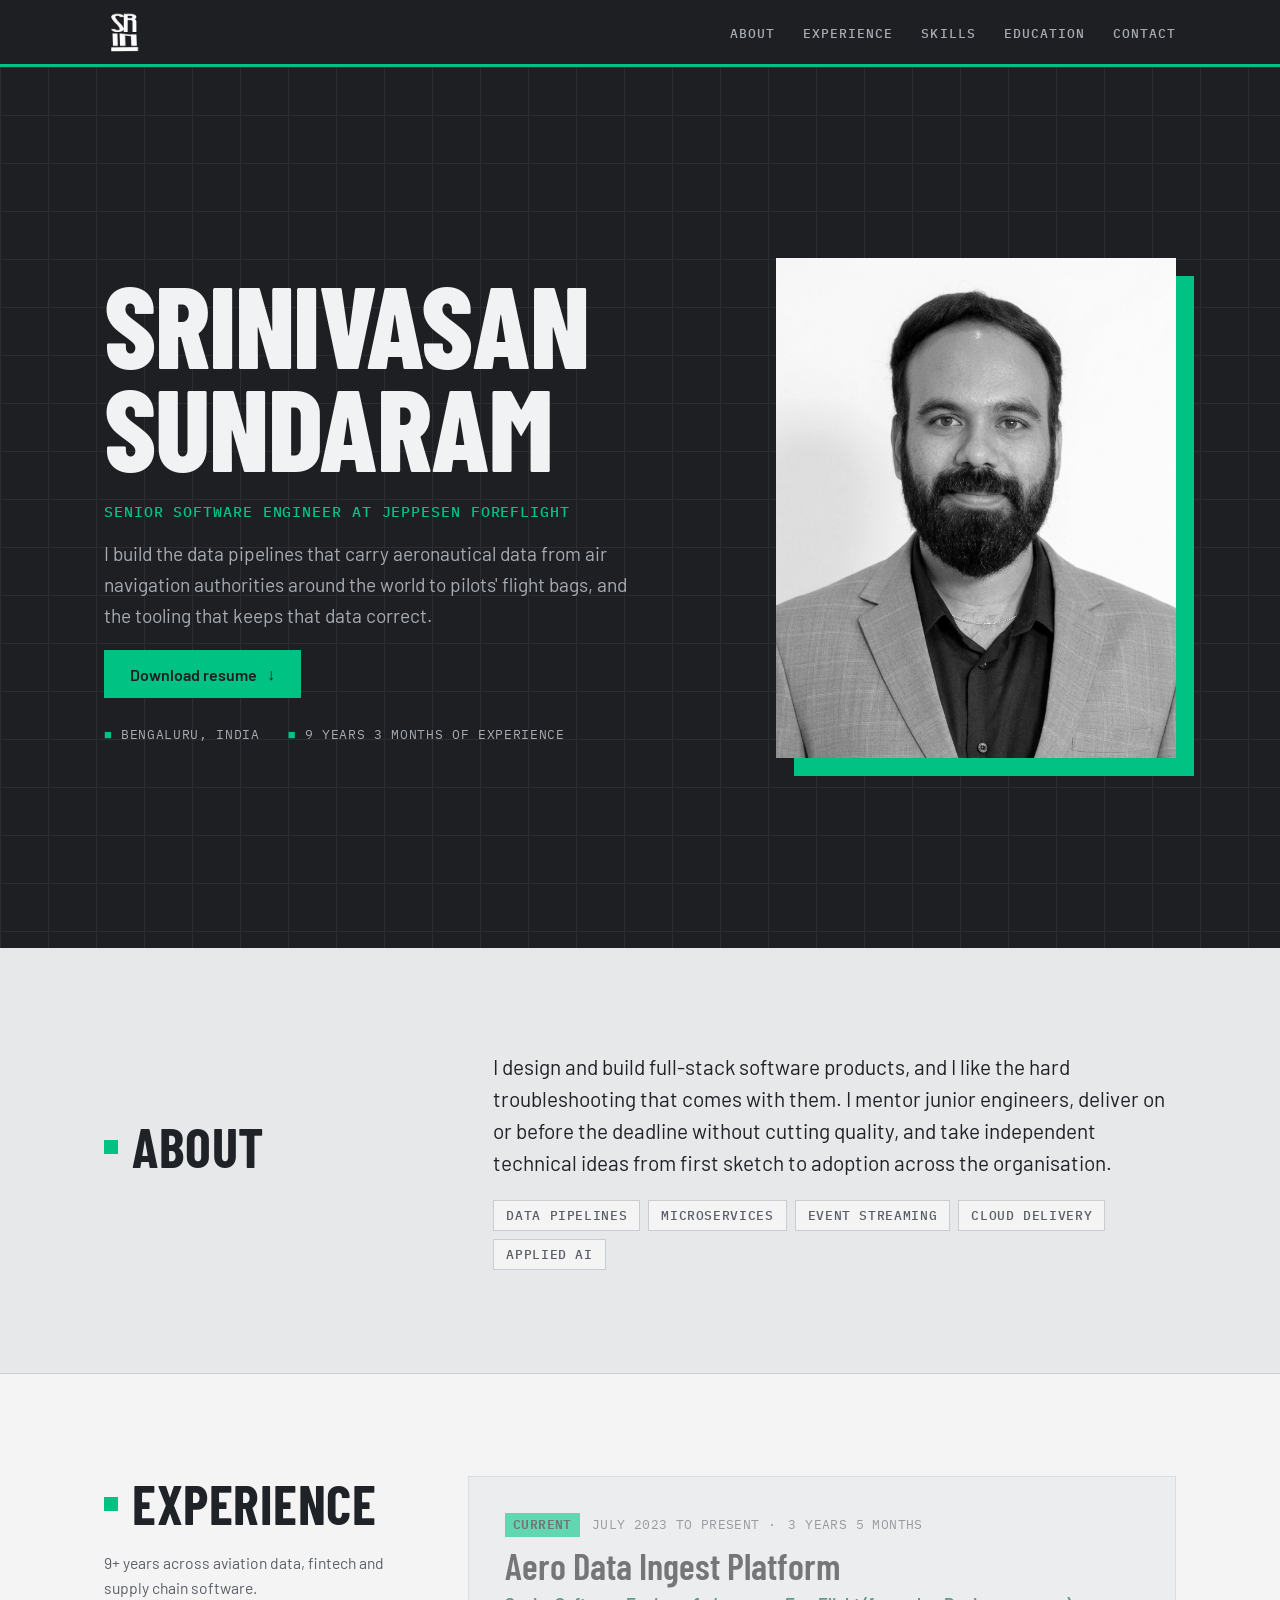
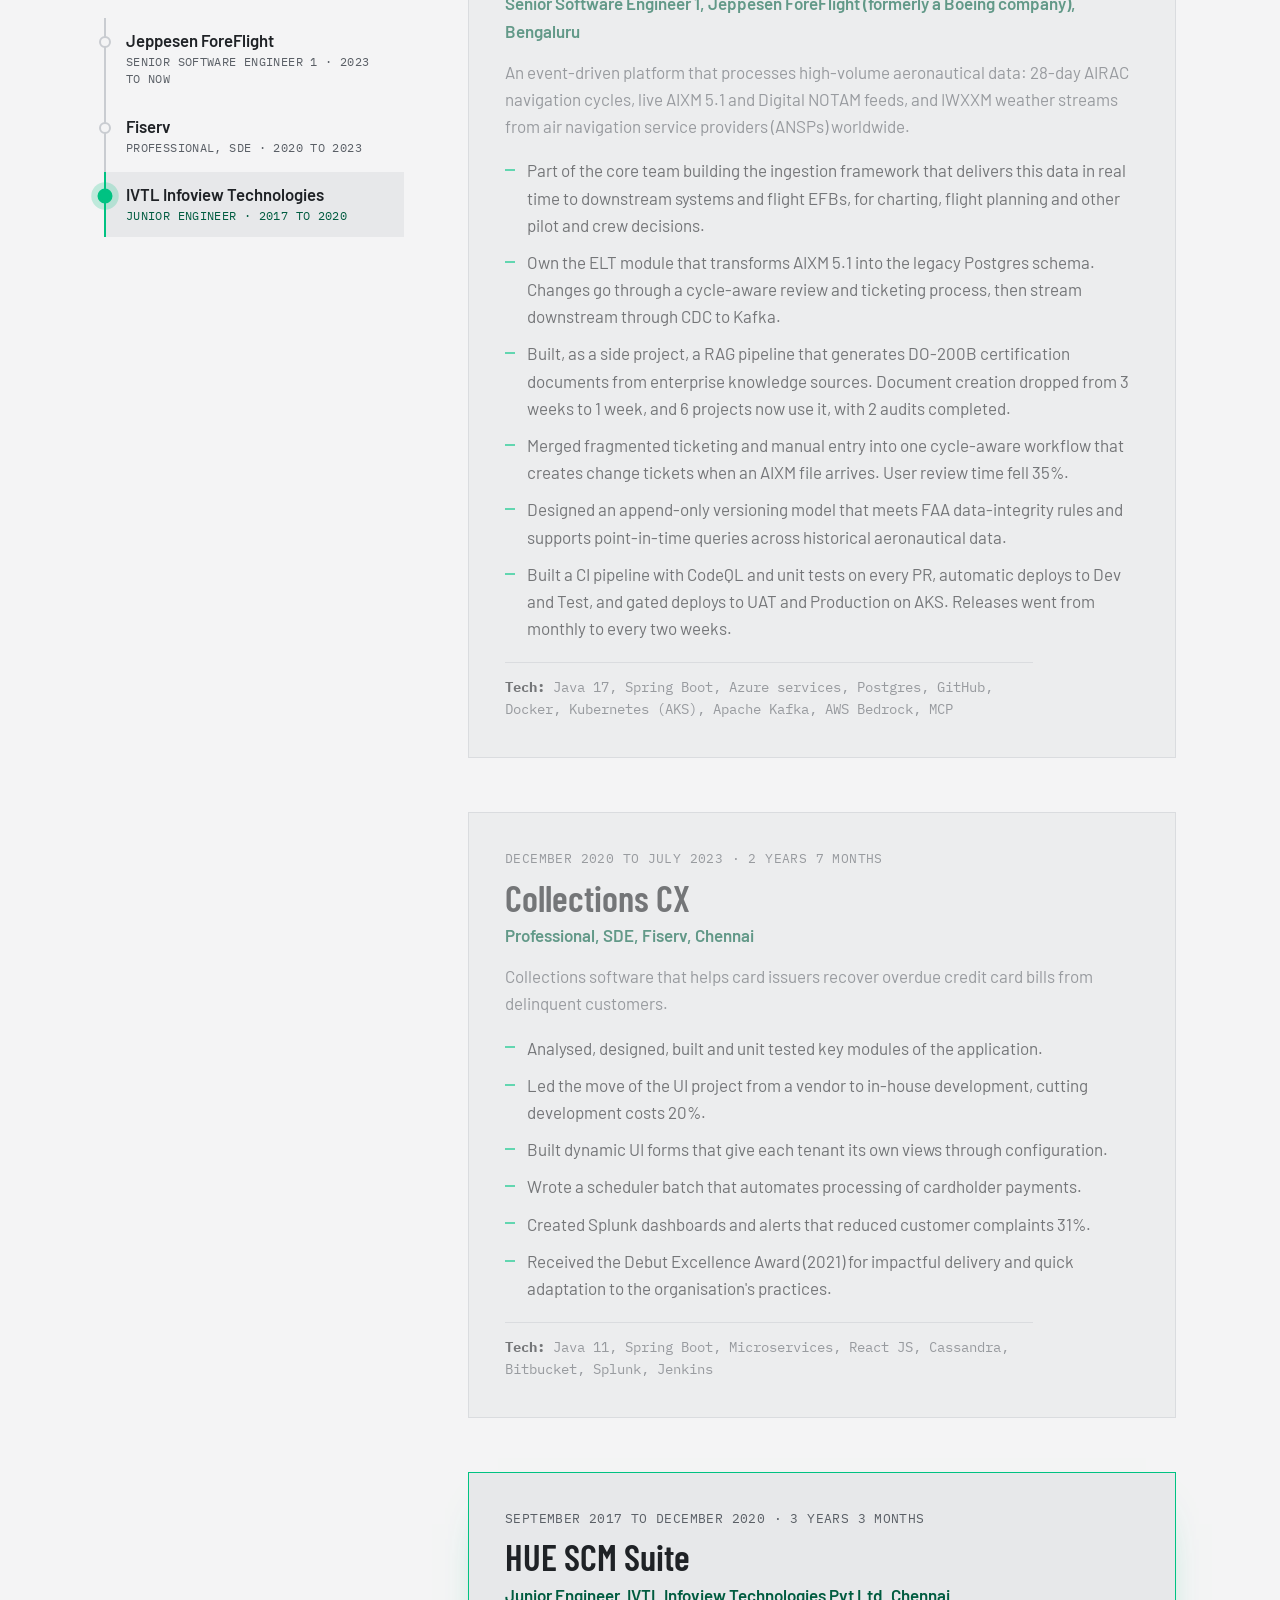
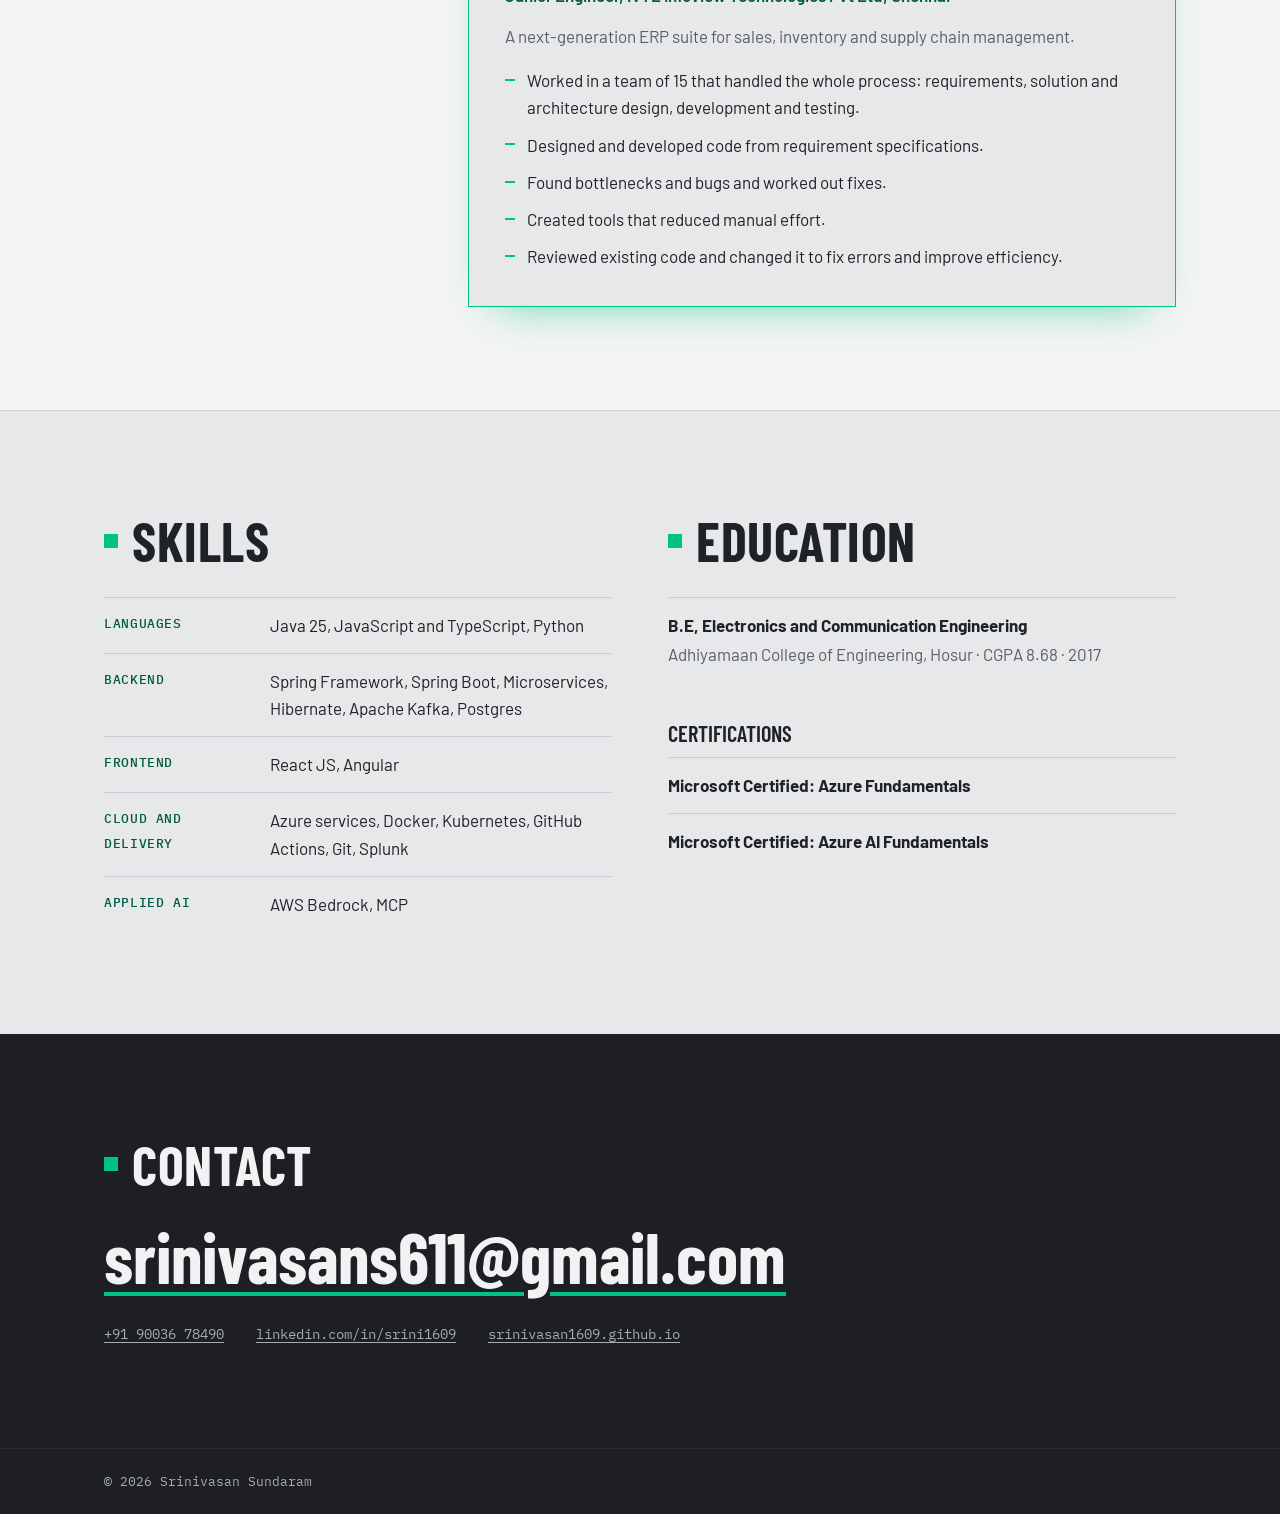
==== commit cf57debe: "Graphite green: use the SR logo from the old site in the header Replaces the text name with images/l" ====
--- a/designs/graphite-green.html
+++ b/designs/graphite-green.html
@@ -18,7 +18,7 @@
 
 <header class="nav">
   <div class="wrap">
-    <a class="mark" href="#top">Srinivasan Sundaram</a>
+    <a class="mark" href="#top"><img src="../images/logo-1.png" alt="Srinivasan Sundaram" width="200" height="200"></a>
     <nav aria-label="Primary">
       <ul>
         <li><a href="#about">About</a></li>
--- a/css/designs/graphite-green.css
+++ b/css/designs/graphite-green.css
@@ -45,6 +45,9 @@
 .nav { position: sticky; top: env(safe-area-inset-top, 0px); z-index: 10; background: var(--hero); color: var(--hero-ink); border-bottom: 3px solid var(--green); }
 .nav .wrap { display: flex; justify-content: space-between; align-items: center; gap: 12px 24px; flex-wrap: wrap; padding-block: 12px; }
 .nav .mark { font: 700 1.25rem var(--display); text-transform: uppercase; letter-spacing: 0.04em; color: var(--hero-ink); text-decoration: none; }
+.nav .mark { display: block; line-height: 0; }
+.nav .mark img { height: 40px; width: auto; display: block; transition: transform .2s; }
+.nav .mark:hover img { transform: scale(1.06); }
 .nav ul { display: flex; gap: clamp(12px, 2.4vw, 28px); flex-wrap: wrap; }
 .nav ul a { font: 500 0.8rem var(--mono); text-transform: uppercase; letter-spacing: 0.08em; color: var(--hero-muted); text-decoration: none; }
 .nav ul a:hover { color: var(--green); }
